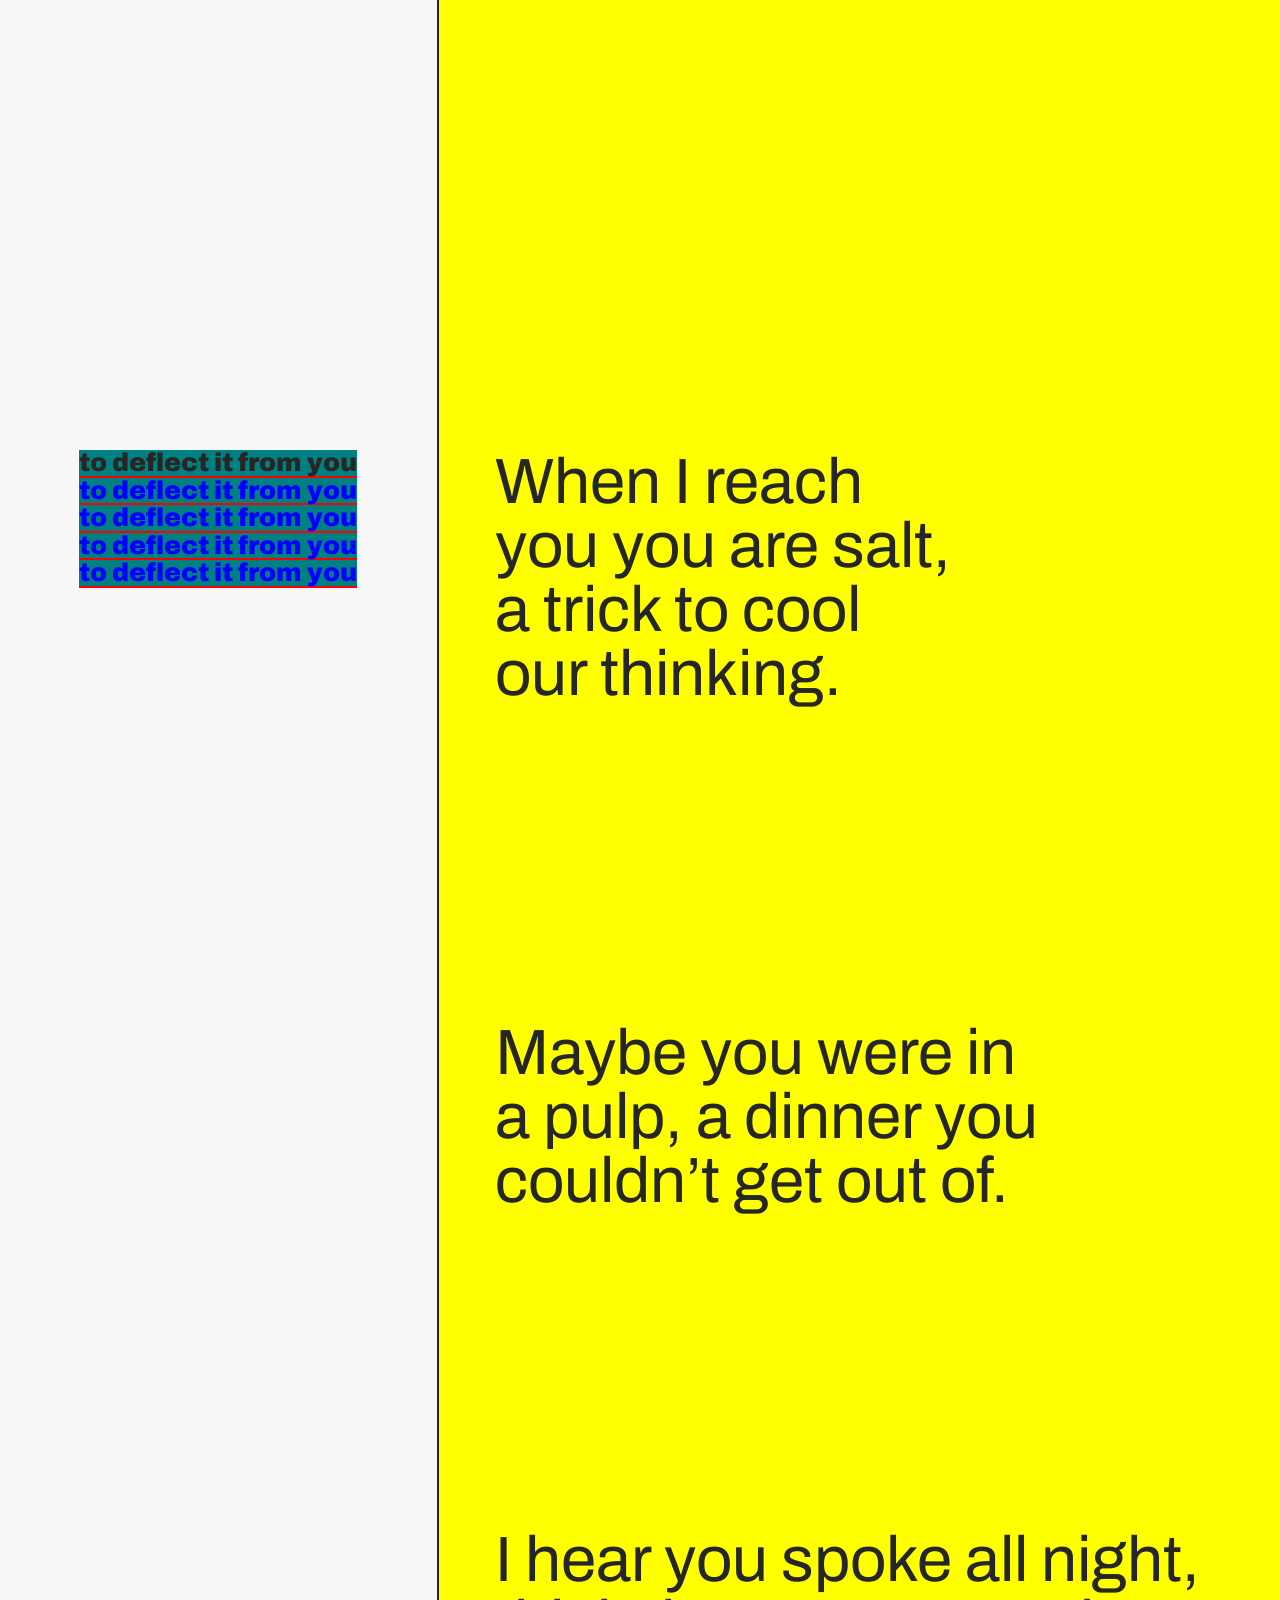
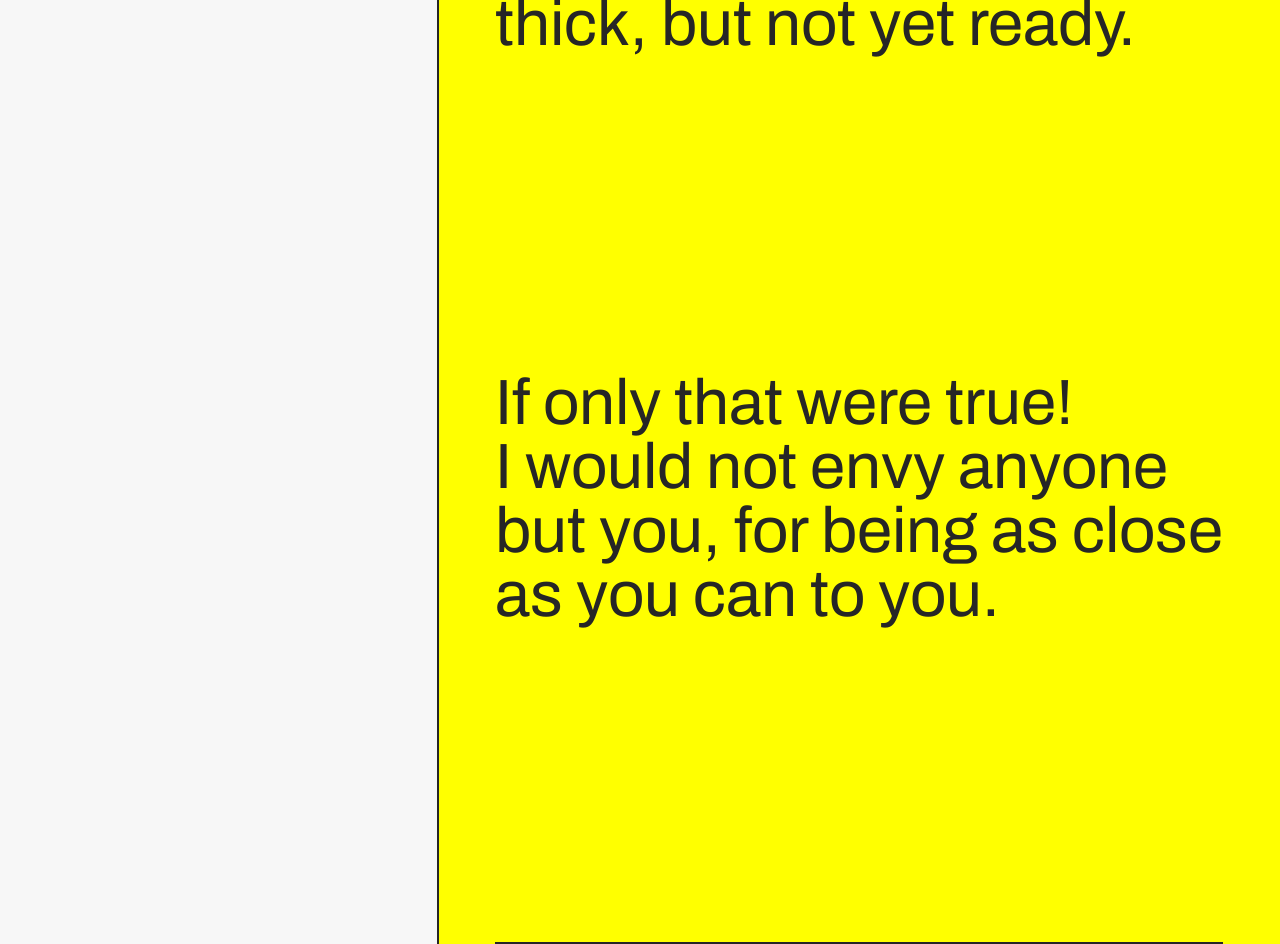
==== deflect-1.html @ 1b6cb870 "first big commit" ====
<!DOCTYPE html>
<html lang="en">

<head>


  <meta charset="utf-8" />
  <meta name="viewport" content="width=device-width, initial-scale=1" />
  <link rel="icon" href="#" />
  <title>towels</title>

  <link rel="stylesheet" href="style.css" />

</head>

<body id="deflect-1">

  <main>

    <section class="panel-1">

    <div class="nav-box">
      <nav>
          
       

            <div class="you-are-here">  
              to deflect it from you
            </div>
          
    
         
              <a href="deflect-2.html">
                <div>  
                  to deflect it from you
                </div>
              </a>
    
              <a href="#">
                <div>  
                  to deflect it from you
                </div>
              </a>

              <a href="#">
                <div>  
                  to deflect it from you
                </div>
        
              </a>

              <a href="#">
                <div>  
                  to deflect it from you
                </div>
              </a>
        

     

      </nav>
    </div>
    </section>

    <section class="panel-2">
  
      <div class="textbox">

        <div class="stanza">
   
          <div class="line">
              When I reach
          </div>
       
          <div class="line">
              you you are salt,
          </div>
          
    
          <div class="line">
            a trick to cool
        </div>
           
        <div class="line">
            our thinking.
        </div>
        
    </div>
    
    
    <div class="stanza">
        <div class="line">
          Maybe you were in
    
        </div>
        <div class="line">
          a pulp, a dinner you
        </div>
        <div class="line">
          couldn’t get out of.
        </div>
    </div>

    <div class="stanza">
      <div class="line">
          I hear you spoke all night,
      </div>
      <div class="line">
          thick, but not yet ready.    
      </div>
  </div>
   
  <div class="stanza">
    <div class="line">
        If only that were true!   
    </div>
    <div class="line">
        I would not envy anyone
    </div>
    <div class="line">
        but you, for being as close
    </div>
    <div class="line">
        as you can to you.
    </div>
</div>
    </section>

</main>

</body>
---- style.css ----
@import url('https://fonts.googleapis.com/css2?family=Archivo:ital,wght@0,100..900;1,100..900&family=EB+Garamond:ital,wght@0,400..800;1,400..800&family=Yrsa:ital,wght@0,300..700;1,300..700&display=swap');
@import url(reset.css);



body {
    background-color: #F7F7F7;
    font-family: "Archivo", sans-serif;
    color: #262626;
    font-size: 2vw;
}


main {
    width: 100vw;
    display: flex;
}

section {
    display: flex;

}

section.panel-1 {
    width: 40vw;
    justify-content: center;
    flex-direction: column;
    height: 100vh;
    overflow: hidden;


}

div.nav-box {
    display: flex;
    justify-content: space-around;
}

nav {
    display: flex;
    flex-direction: column;
    position: fixed;
    font-weight: 900;
    background-color: purple;

}

nav div {
    background-color: teal;   

}

nav div.you-are-here {
        border-bottom: solid 2px red;
}

nav a {
    text-decoration: none;
    color: blue;
    width: fit-content;
    border-bottom: solid 2px red;
    margin: 0;
    padding: 0;


}

nav a:hover {
    border-bottom: solid 2px blue;
    padding: 0;
    margin: 0;

}


section.panel-2 {
    overflow: scroll;
    width: 77vw;
    border-left: solid 2px #262626;
    display: flex;
    justify-content: center;
    padding-top: 50vh;
}

body#deflect-1 section.panel-2 {
    background-color: yellow;
}

div.textbox {
    flex-direction: column;
    display: flex;
    justify-content: flex-start;
    border-bottom: solid 2px #262626;
}


div.stanza {
    margin-bottom: 35vh;
}

div.line {
    font-size: 5vw;
}
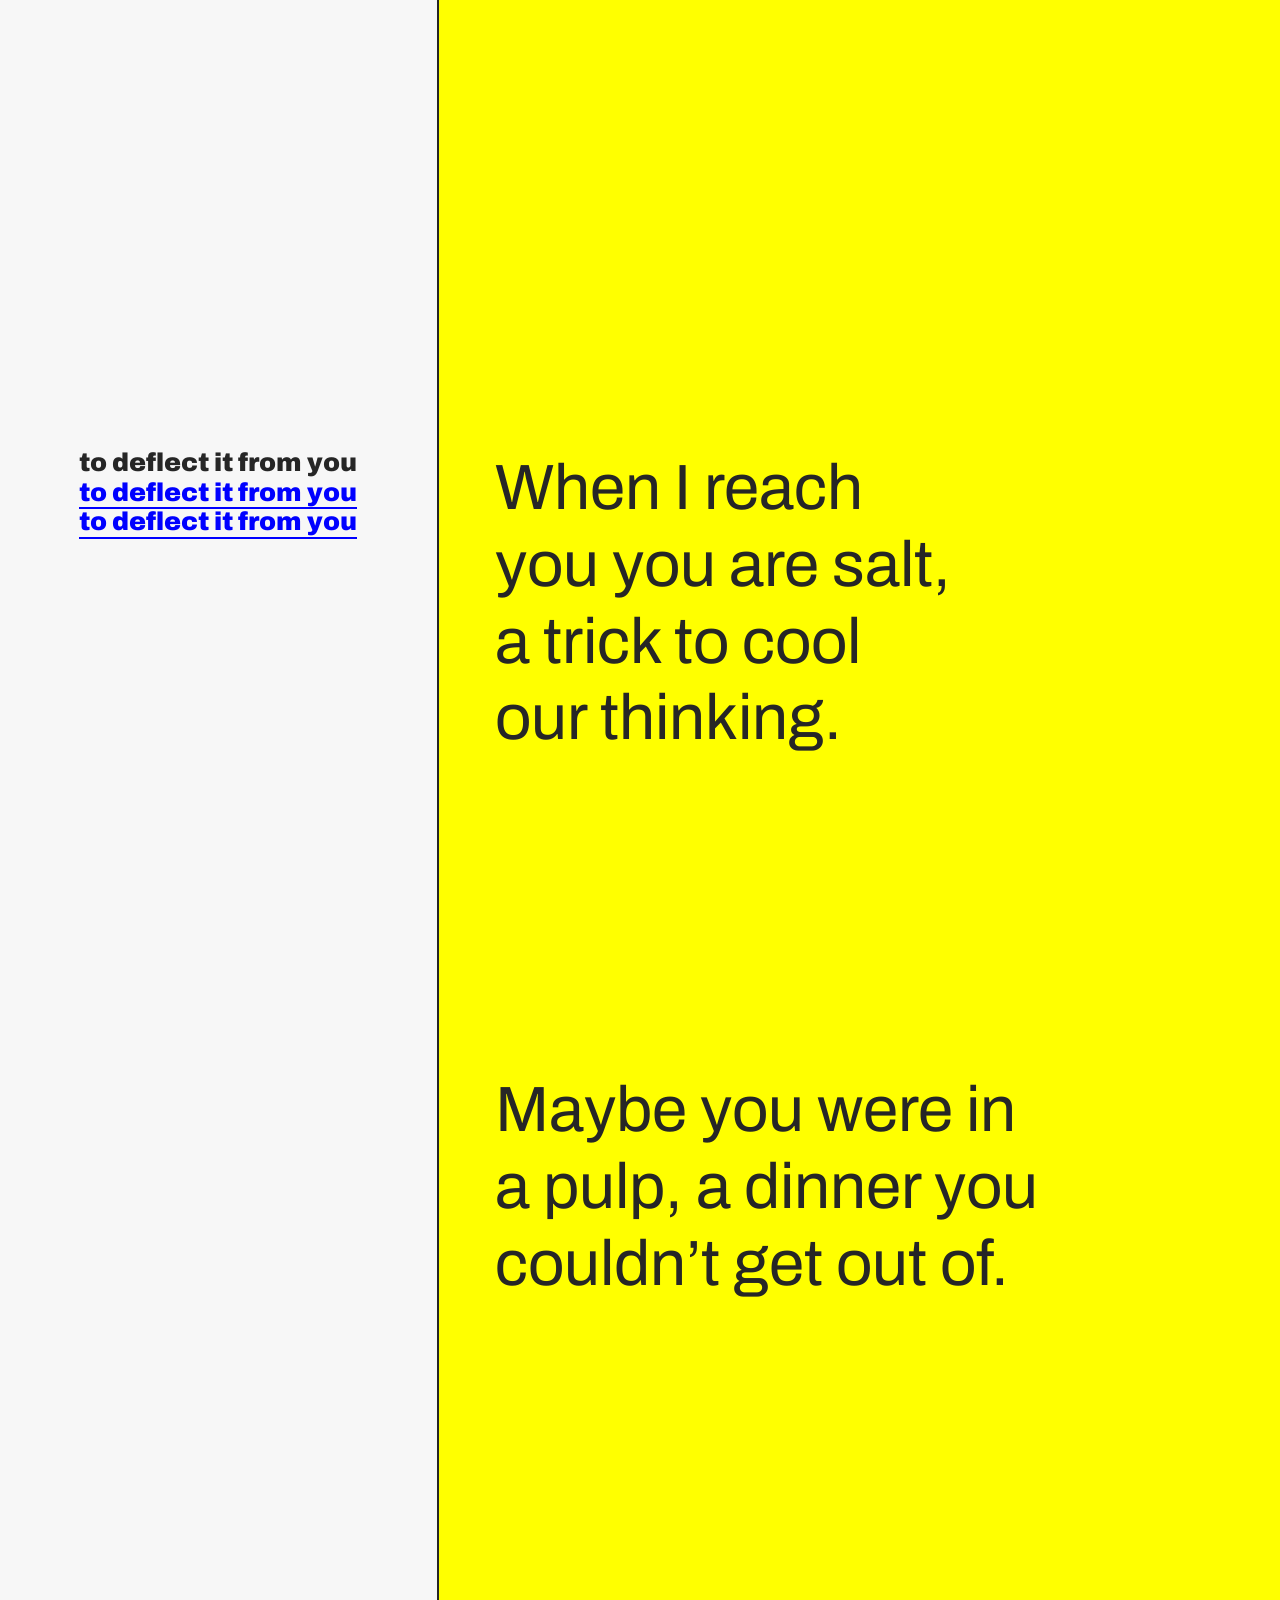
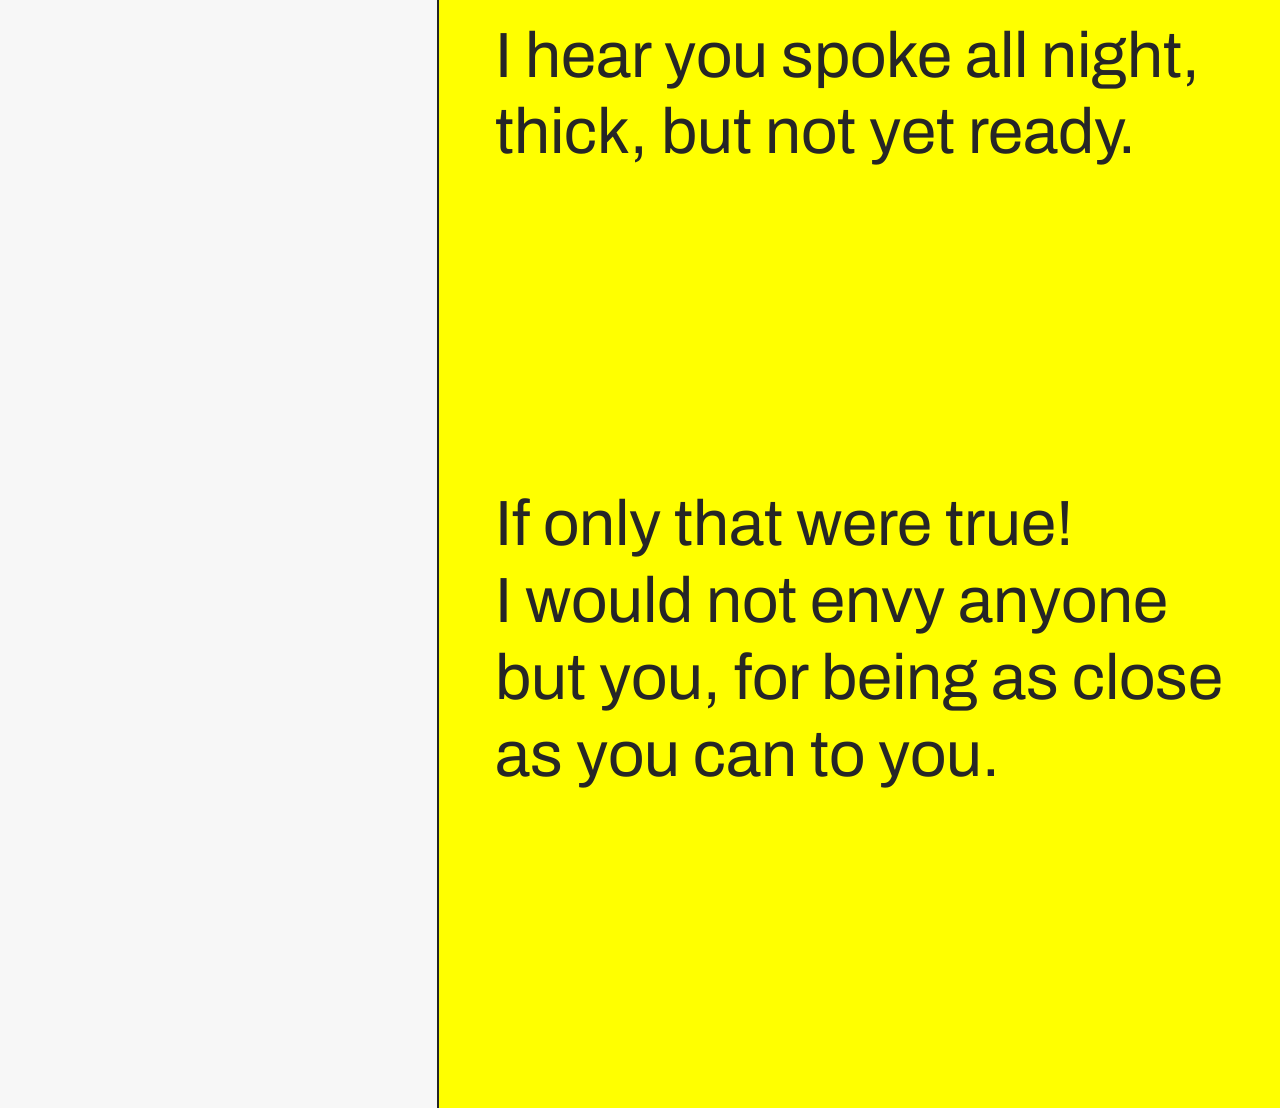
==== commit 0b4a2671: "filling poems and bg color changes" ====
--- a/deflect-1.html
+++ b/deflect-1.html
@@ -19,113 +19,106 @@
 
     <section class="panel-1">
 
-    <div class="nav-box">
-      <nav>
-          
-       
+      <div class="nav-box">
 
-            <div class="you-are-here">  
+
+        <nav>
+
+          <a class="you-are-here" href="index.html">
+            <div class="you-are-here">
               to deflect it from you
             </div>
-          
-    
-         
-              <a href="deflect-2.html">
-                <div>  
-                  to deflect it from you
-                </div>
-              </a>
-    
-              <a href="#">
-                <div>  
-                  to deflect it from you
-                </div>
-              </a>
+          </a>
 
-              <a href="#">
-                <div>  
-                  to deflect it from you
-                </div>
-        
-              </a>
 
-              <a href="#">
-                <div>  
-                  to deflect it from you
-                </div>
-              </a>
-        
 
-     
+          <a class="poem-page" href="deflect-2.html">
+            <div>
+              to deflect it from you
+            </div>
+          </a>
 
-      </nav>
-    </div>
+          <a class="poem-page" href="deflect-3.html">
+            <div>
+              to deflect it from you
+            </div>
+          </a>
+
+
+
+
+
+        </nav>
+      </div>
     </section>
 
+
+
     <section class="panel-2">
-  
+
       <div class="textbox">
 
         <div class="stanza">
-   
+
           <div class="line">
-              When I reach
+            When I reach
           </div>
-       
+
           <div class="line">
-              you you are salt,
+            you you are salt,
           </div>
-          
-    
+
+
           <div class="line">
             a trick to cool
+          </div>
+
+          <div class="line">
+            our thinking.
+          </div>
+
         </div>
-           
-        <div class="line">
-            our thinking.
+
+
+        <div class="stanza">
+          <div class="line">
+            Maybe you were in
+
+          </div>
+          <div class="line">
+            a pulp, a dinner you
+          </div>
+          <div class="line">
+            couldn’t get out of.
+          </div>
         </div>
-        
-    </div>
-    
-    
-    <div class="stanza">
-        <div class="line">
-          Maybe you were in
-    
+
+        <div class="stanza">
+          <div class="line">
+            I hear you spoke all night,
+          </div>
+          <div class="line">
+            thick, but not yet ready.
+          </div>
         </div>
-        <div class="line">
-          a pulp, a dinner you
+
+        <div class="stanza">
+          <div class="line">
+            If only that were true!
+          </div>
+          <div class="line">
+            I would not envy anyone
+          </div>
+          <div class="line">
+            but you, for being as close
+          </div>
+          <div class="line">
+            as you can to you.
+          </div>
         </div>
-        <div class="line">
-          couldn’t get out of.
-        </div>
-    </div>
 
-    <div class="stanza">
-      <div class="line">
-          I hear you spoke all night,
-      </div>
-      <div class="line">
-          thick, but not yet ready.    
-      </div>
-  </div>
-   
-  <div class="stanza">
-    <div class="line">
-        If only that were true!   
-    </div>
-    <div class="line">
-        I would not envy anyone
-    </div>
-    <div class="line">
-        but you, for being as close
-    </div>
-    <div class="line">
-        as you can to you.
-    </div>
-</div>
     </section>
 
-</main>
+  </main>
 
 </body>
--- a/style.css
+++ b/style.css
@@ -7,8 +7,8 @@
     background-color: #F7F7F7;
     font-family: "Archivo", sans-serif;
     color: #262626;
-    font-size: 2vw;
-}
+    overflow-x: hidden;
+}    
 
 
 main {
@@ -18,6 +18,7 @@
 
 section {
     display: flex;
+
 
 }
 
@@ -41,61 +42,71 @@
     flex-direction: column;
     position: fixed;
     font-weight: 900;
-    background-color: purple;
+    line-height: 1;
+    font-size: 2vw;
+}
+
+
+nav a {
+    text-decoration: none;
+    border-bottom: 2px solid;
+    padding-bottom: 2px;
 
 }
 
-nav div {
-    background-color: teal;   
+
+
+nav a.you-are-here {
+    color: #262626;
+    border-bottom: 2px solid #F7F7F7;
 
 }
 
-nav div.you-are-here {
-        border-bottom: solid 2px red;
-}
-
-nav a {
+nav a.poem-page {
     text-decoration: none;
     color: blue;
     width: fit-content;
-    border-bottom: solid 2px red;
-    margin: 0;
-    padding: 0;
-
-
-}
-
-nav a:hover {
-    border-bottom: solid 2px blue;
-    padding: 0;
-    margin: 0;
 
 }
 
 
 section.panel-2 {
-    overflow: scroll;
+    border-left: solid 2px #262626;
+    overflow-y: scroll;
     width: 77vw;
-    border-left: solid 2px #262626;
     display: flex;
     justify-content: center;
     padding-top: 50vh;
+}
+
+
+
+body#index section.panel-2 {
+    background-color: silver;
 }
 
 body#deflect-1 section.panel-2 {
     background-color: yellow;
 }
 
+body#deflect-2 section.panel-2 {
+    background-color: turquoise;
+}
+
+body#deflect-3 section.panel-2 {
+    background-color: tomato;
+}″
+
 div.textbox {
     flex-direction: column;
     display: flex;
     justify-content: flex-start;
-    border-bottom: solid 2px #262626;
 }
 
 
 div.stanza {
     margin-bottom: 35vh;
+    line-height: 1.2;
 }
 
 div.line {
